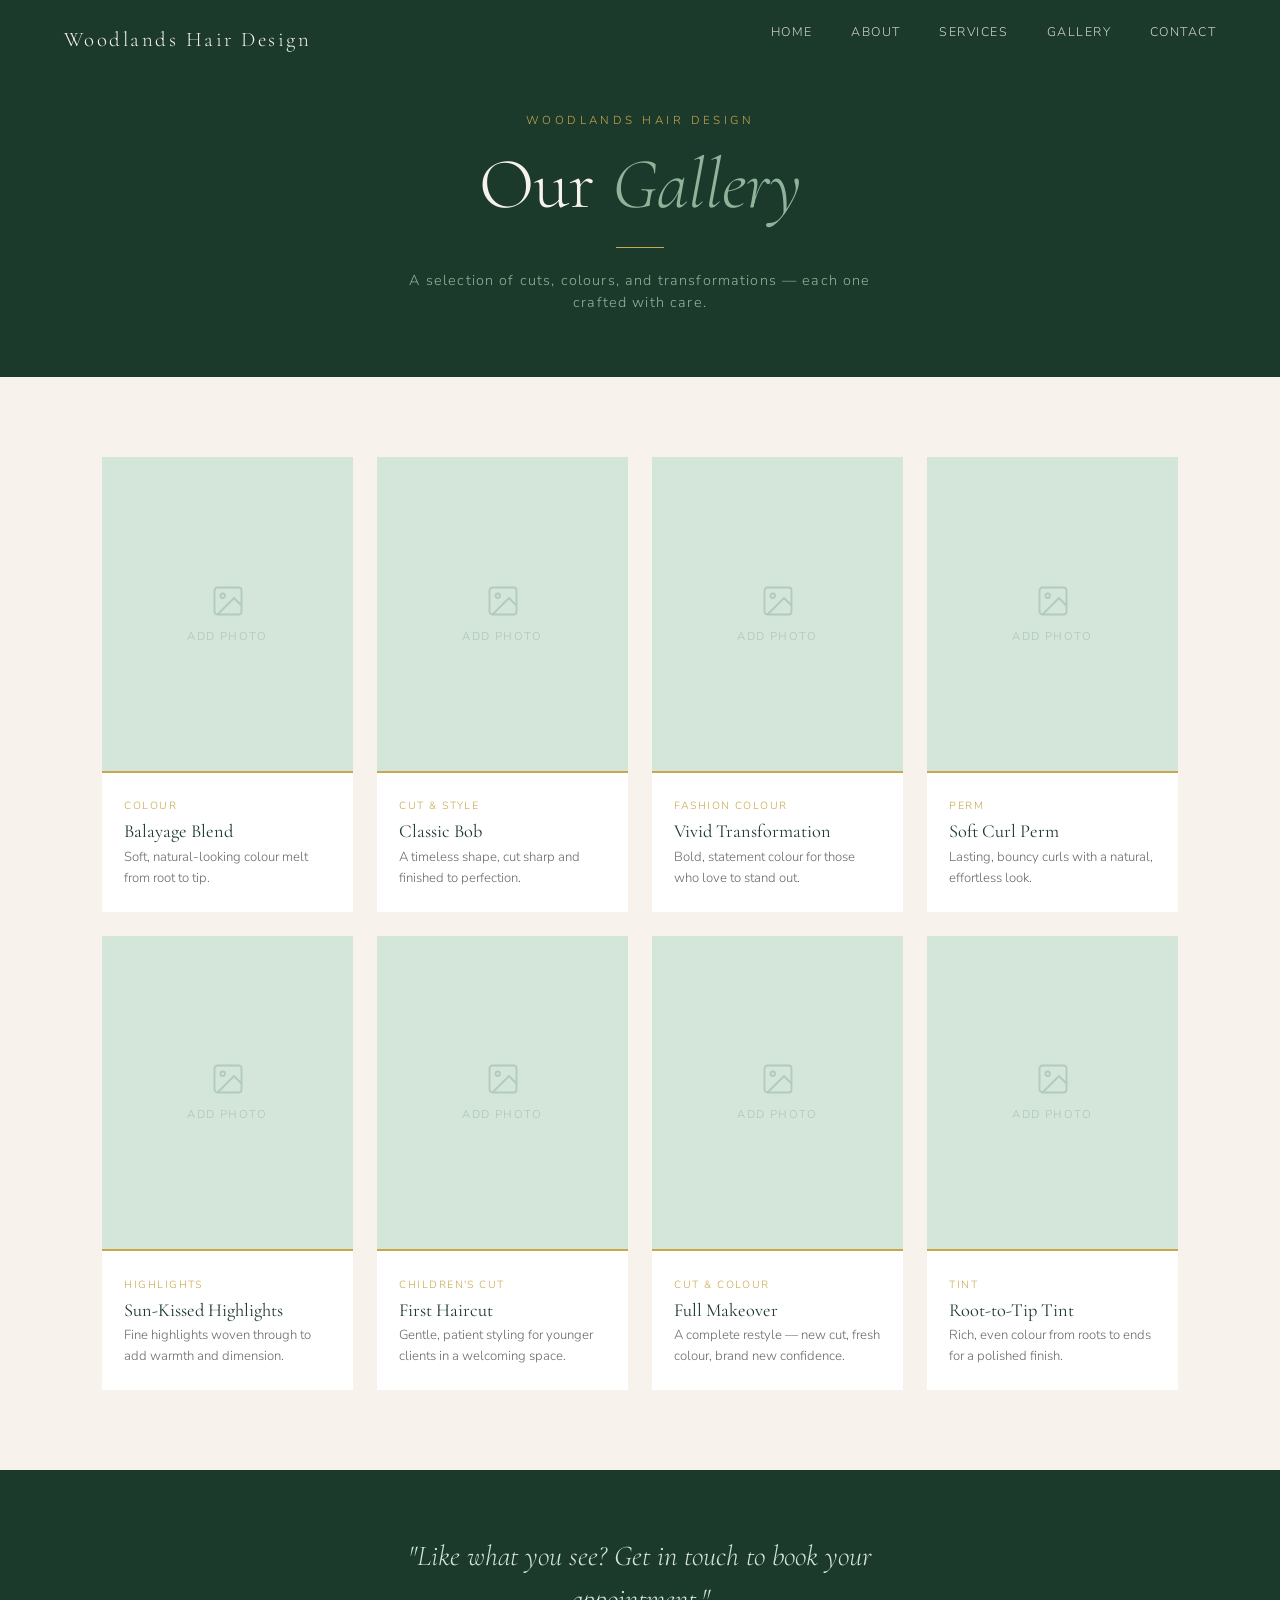
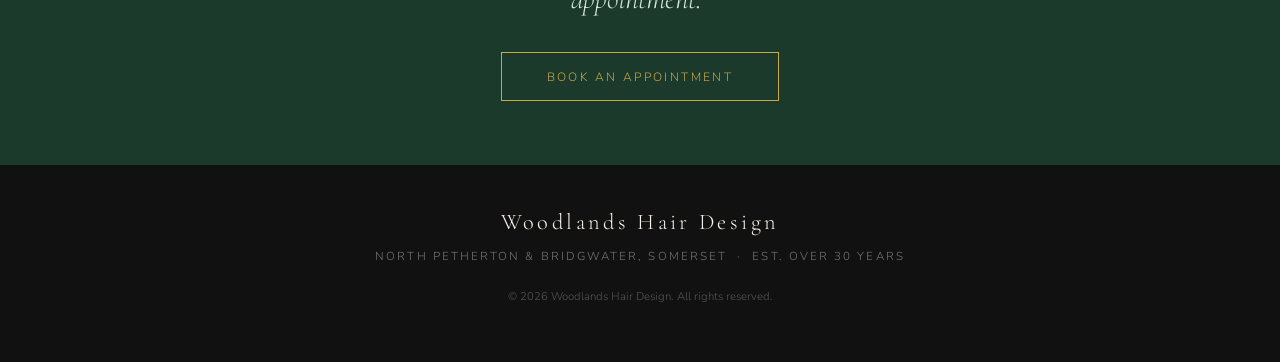
==== pages/gallery.html @ 2df81c16 "Add gallery page and some minor css edits" ====
<!DOCTYPE html>
<html lang="en">

<head>
    <meta charset="UTF-8" />
    <meta name="viewport" content="width=device-width, initial-scale=1.0" />
    <title>Gallery | Woodlands Hair Design</title>
    <link rel="preconnect" href="https://fonts.googleapis.com" />
    <link
        href="https://fonts.googleapis.com/css2?family=Cormorant+Garamond:ital,wght@0,300;0,400;0,600;1,300;1,400&family=Nunito+Sans:wght@300;400;600&display=swap"
        rel="stylesheet" />
    <!-- Bootstrap 5 -->
    <link href="https://cdnjs.cloudflare.com/ajax/libs/bootstrap/5.3.3/css/bootstrap.min.css" rel="stylesheet" />
    <link rel="stylesheet" href="../css/styles.css">
    <style>
    </style>
</head>

<body>

    <!-- NAV -->
    <nav id="navbar">
        <a class="nav-logo" href="/">Woodlands Hair Design</a>
        <ul class="nav-links">
            <li><a href="/index.html">Home</a></li>
            <li><a href="/#about">About</a></li>
            <li><a href="/#services">Services</a></li>
            <li><a href="/pages/gallery.html">Gallery</a></li>
            <li><a href="/#contact">Contact</a></li>
        </ul>
    </nav>

    <!-- PAGE HERO -->
    <div class="gallery-hero">
        <p class="eyebrow">Woodlands Hair Design</p>
        <h1>Our <em>Gallery</em></h1>
        <div class="gold-divider"></div>
        <p>A selection of cuts, colours, and transformations — each one crafted with care.</p>
    </div>

    <!-- GALLERY GRID -->
    <section class="gallery-section">
        <div class="container">
            <div class="row g-4">

                <!-- Card 1 -->
                <div class="col-12 col-sm-6 col-lg-3">
                    <div class="card gallery-card h-100">
                        <div class="img-placeholder">
                            <svg width="36" height="36" viewBox="0 0 24 24" fill="none" stroke="currentColor" stroke-width="1.2"><rect x="3" y="3" width="18" height="18" rx="2"/><circle cx="8.5" cy="8.5" r="1.5"/><path d="M21 15l-5-5L5 21"/></svg>
                            <span>Add photo</span>
                        </div>
                        <div class="card-body">
                            <span class="card-tag">Colour</span>
                            <h5 class="card-title">Balayage Blend</h5>
                            <p class="card-text">Soft, natural-looking colour melt from root to tip.</p>
                        </div>
                    </div>
                </div>

                <!-- Card 2 -->
                <div class="col-12 col-sm-6 col-lg-3">
                    <div class="card gallery-card h-100">
                        <div class="img-placeholder">
                            <svg width="36" height="36" viewBox="0 0 24 24" fill="none" stroke="currentColor" stroke-width="1.2"><rect x="3" y="3" width="18" height="18" rx="2"/><circle cx="8.5" cy="8.5" r="1.5"/><path d="M21 15l-5-5L5 21"/></svg>
                            <span>Add photo</span>
                        </div>
                        <div class="card-body">
                            <span class="card-tag">Cut &amp; Style</span>
                            <h5 class="card-title">Classic Bob</h5>
                            <p class="card-text">A timeless shape, cut sharp and finished to perfection.</p>
                        </div>
                    </div>
                </div>

                <!-- Card 3 -->
                <div class="col-12 col-sm-6 col-lg-3">
                    <div class="card gallery-card h-100">
                        <div class="img-placeholder">
                            <svg width="36" height="36" viewBox="0 0 24 24" fill="none" stroke="currentColor" stroke-width="1.2"><rect x="3" y="3" width="18" height="18" rx="2"/><circle cx="8.5" cy="8.5" r="1.5"/><path d="M21 15l-5-5L5 21"/></svg>
                            <span>Add photo</span>
                        </div>
                        <div class="card-body">
                            <span class="card-tag">Fashion Colour</span>
                            <h5 class="card-title">Vivid Transformation</h5>
                            <p class="card-text">Bold, statement colour for those who love to stand out.</p>
                        </div>
                    </div>
                </div>

                <!-- Card 4 -->
                <div class="col-12 col-sm-6 col-lg-3">
                    <div class="card gallery-card h-100">
                        <div class="img-placeholder">
                            <svg width="36" height="36" viewBox="0 0 24 24" fill="none" stroke="currentColor" stroke-width="1.2"><rect x="3" y="3" width="18" height="18" rx="2"/><circle cx="8.5" cy="8.5" r="1.5"/><path d="M21 15l-5-5L5 21"/></svg>
                            <span>Add photo</span>
                        </div>
                        <div class="card-body">
                            <span class="card-tag">Perm</span>
                            <h5 class="card-title">Soft Curl Perm</h5>
                            <p class="card-text">Lasting, bouncy curls with a natural, effortless look.</p>
                        </div>
                    </div>
                </div>

                <!-- Card 5 -->
                <div class="col-12 col-sm-6 col-lg-3">
                    <div class="card gallery-card h-100">
                        <div class="img-placeholder">
                            <svg width="36" height="36" viewBox="0 0 24 24" fill="none" stroke="currentColor" stroke-width="1.2"><rect x="3" y="3" width="18" height="18" rx="2"/><circle cx="8.5" cy="8.5" r="1.5"/><path d="M21 15l-5-5L5 21"/></svg>
                            <span>Add photo</span>
                        </div>
                        <div class="card-body">
                            <span class="card-tag">Highlights</span>
                            <h5 class="card-title">Sun-Kissed Highlights</h5>
                            <p class="card-text">Fine highlights woven through to add warmth and dimension.</p>
                        </div>
                    </div>
                </div>

                <!-- Card 6 -->
                <div class="col-12 col-sm-6 col-lg-3">
                    <div class="card gallery-card h-100">
                        <div class="img-placeholder">
                            <svg width="36" height="36" viewBox="0 0 24 24" fill="none" stroke="currentColor" stroke-width="1.2"><rect x="3" y="3" width="18" height="18" rx="2"/><circle cx="8.5" cy="8.5" r="1.5"/><path d="M21 15l-5-5L5 21"/></svg>
                            <span>Add photo</span>
                        </div>
                        <div class="card-body">
                            <span class="card-tag">Children's Cut</span>
                            <h5 class="card-title">First Haircut</h5>
                            <p class="card-text">Gentle, patient styling for younger clients in a welcoming space.</p>
                        </div>
                    </div>
                </div>

                <!-- Card 7 -->
                <div class="col-12 col-sm-6 col-lg-3">
                    <div class="card gallery-card h-100">
                        <div class="img-placeholder">
                            <svg width="36" height="36" viewBox="0 0 24 24" fill="none" stroke="currentColor" stroke-width="1.2"><rect x="3" y="3" width="18" height="18" rx="2"/><circle cx="8.5" cy="8.5" r="1.5"/><path d="M21 15l-5-5L5 21"/></svg>
                            <span>Add photo</span>
                        </div>
                        <div class="card-body">
                            <span class="card-tag">Cut &amp; Colour</span>
                            <h5 class="card-title">Full Makeover</h5>
                            <p class="card-text">A complete restyle — new cut, fresh colour, brand new confidence.</p>
                        </div>
                    </div>
                </div>

                <!-- Card 8 -->
                <div class="col-12 col-sm-6 col-lg-3">
                    <div class="card gallery-card h-100">
                        <div class="img-placeholder">
                            <svg width="36" height="36" viewBox="0 0 24 24" fill="none" stroke="currentColor" stroke-width="1.2"><rect x="3" y="3" width="18" height="18" rx="2"/><circle cx="8.5" cy="8.5" r="1.5"/><path d="M21 15l-5-5L5 21"/></svg>
                            <span>Add photo</span>
                        </div>
                        <div class="card-body">
                            <span class="card-tag">Tint</span>
                            <h5 class="card-title">Root-to-Tip Tint</h5>
                            <p class="card-text">Rich, even colour from roots to ends for a polished finish.</p>
                        </div>
                    </div>
                </div>

            </div><!-- /.row -->
        </div><!-- /.container -->
    </section>

    <!-- CTA STRIP -->
    <div class="gallery-cta-strip">
        <p>"Like what you see? Get in touch to book your appointment."</p>
        <a href="/#contact" class="btn-gallery-cta">Book an Appointment</a>
    </div>

    <!-- FOOTER -->
    <footer>
        <p class="footer-logo">Woodlands Hair Design</p>
        <p class="footer-tagline">North Petherton &amp; Bridgwater, Somerset &nbsp;·&nbsp; Est. over 30 years</p>
        <p class="footer-copy">&copy; <span id="year"></span> Woodlands Hair Design. All rights reserved.</p>
    </footer>

    <script src="https://cdnjs.cloudflare.com/ajax/libs/bootstrap/5.3.3/js/bootstrap.bundle.min.js"></script>
    <script src="../js/script.js"></script>
    <script>document.getElementById('year').textContent = new Date().getFullYear();</script>
</body>

</html>
---- css/styles.css ----
*,
*::before,
*::after {
    box-sizing: border-box;
    margin: 0;
    padding: 0;
}

:root {
    --forest: #1C3A2B;
    --forest-mid: #264d39;
    --ivory: #F7F3EC;
    --gold: #C9A84C;
    --sage: #8FB49A;
    --charcoal: #2C2C2C;
    --light-sage: #d4e5da;
}

html {
    scroll-behavior: smooth;
}

body {
    font-family: 'Nunito Sans', sans-serif;
    font-weight: 300;
    background: var(--ivory);
    color: var(--charcoal);
    overflow-x: hidden;
}

/* ── NAV ── */
nav {
    position: fixed;
    top: 0;
    left: 0;
    right: 0;
    z-index: 100;
    display: flex;
    align-items: center;
    justify-content: space-between;
    padding: 1.2rem 4rem;
    background: transparent;
    transition: background 0.4s, padding 0.4s;
}

nav.scrolled {
    background: var(--forest);
    padding: 0.8rem 4rem;
}

.nav-logo {
    font-family: 'Cormorant Garamond', serif;
    font-weight: 300;
    font-size: 1.3rem;
    letter-spacing: 0.12em;
    color: var(--ivory);
    text-decoration: none;
}

.nav-links {
    display: flex;
    gap: 2.4rem;
    list-style: none;
}

.nav-links a {
    font-size: 0.78rem;
    letter-spacing: 0.12em;
    text-transform: uppercase;
    color: var(--ivory);
    text-decoration: none;
    opacity: 0.85;
    transition: opacity 0.2s;
}

.nav-links a:hover {
    opacity: 1;
}

/* ── HERO ── */
.hero {
    position: relative;
    height: 100vh;
    min-height: 600px;
    background: var(--forest);
    display: flex;
    align-items: center;
    justify-content: center;
    overflow: hidden;
}


.hero-inner {
    position: relative;
    z-index: 2;
    text-align: center;
    padding: 2rem;
}

.hero-eyebrow {
    font-size: 0.72rem;
    letter-spacing: 0.3em;
    text-transform: uppercase;
    color: var(--gold);
    margin-bottom: 1.4rem;
}

.hero-title {
    font-family: 'Cormorant Garamond', serif;
    font-weight: 300;
    font-size: clamp(3.5rem, 9vw, 7rem);
    line-height: 1.05;
    color: var(--ivory);
    letter-spacing: 0.04em;
}

.hero-title em {
    font-style: italic;
    color: var(--sage);
}

.hero-sub {
    margin-top: 1.6rem;
    font-size: 0.9rem;
    letter-spacing: 0.14em;
    text-transform: uppercase;
    color: var(--sage);
}

.hero-cta {
    margin-top: 3rem;
    display: inline-block;
    padding: 0.9rem 2.8rem;
    border: 1px solid var(--gold);
    color: var(--gold);
    font-size: 0.75rem;
    letter-spacing: 0.2em;
    text-transform: uppercase;
    text-decoration: none;
    transition: background 0.3s, color 0.3s;
}

.hero-cta:hover {
    background: var(--gold);
    color: var(--forest);
}

.scroll-indicator {
    position: absolute;
    bottom: 2.5rem;
    left: 50%;
    transform: translateX(-50%);
    display: flex;
    flex-direction: column;
    align-items: center;
    gap: 0.5rem;
    color: var(--sage);
    opacity: 0.6;
    font-size: 0.65rem;
    letter-spacing: 0.15em;
    text-transform: uppercase;
}

.scroll-line {
    width: 1px;
    height: 40px;
    background: var(--sage);
    animation: scrollPulse 2s ease-in-out infinite;
}

@keyframes scrollPulse {

    0%,
    100% {
        opacity: 0.3;
        transform: scaleY(1);
    }

    50% {
        opacity: 1;
        transform: scaleY(1.2);
    }
}

/* ── SECTIONS ── */
section {
    padding: 6rem 2rem;
}

.container {
    max-width: 1100px;
    margin: 0 auto;
}

.section-label {
    font-size: 0.7rem;
    letter-spacing: 0.3em;
    text-transform: uppercase;
    color: var(--gold);
    margin-bottom: 1rem;
}

.section-title {
    font-family: 'Cormorant Garamond', serif;
    font-weight: 300;
    font-size: clamp(2rem, 4vw, 3rem);
    color: var(--forest);
    line-height: 1.2;
}

.section-title em {
    font-style: italic;
    color: var(--forest-mid);
}

.divider {
    width: 48px;
    height: 1px;
    background: var(--gold);
    margin: 1.6rem 0;
}

/* ── ABOUT ── */
.about-grid {
    display: grid;
    grid-template-columns: 1fr 1fr;
    gap: 5rem;
    align-items: center;
    margin-top: 4rem;
}

.about-text p {
    font-size: 1rem;
    line-height: 1.85;
    color: #4a4a4a;
    margin-bottom: 1.2rem;
}

.badges {
    display: flex;
    flex-wrap: wrap;
    gap: 0.8rem;
    margin-top: 2rem;
}

.badge {
    display: flex;
    align-items: center;
    gap: 0.5rem;
    padding: 0.5rem 1rem;
    border: 1px solid var(--sage);
    font-size: 0.75rem;
    letter-spacing: 0.08em;
    color: var(--forest);
}

.badge svg {
    flex-shrink: 0;
}

.about-visual {
    position: relative;
}

.about-card {
    background: var(--forest);
    padding: 3rem 2.5rem;
    color: var(--ivory);
}

.about-card-quote {
    font-family: 'Cormorant Garamond', serif;
    font-size: 1.5rem;
    font-weight: 300;
    font-style: italic;
    line-height: 1.5;
    margin-bottom: 1.5rem;
    color: var(--light-sage);
}

.about-card-stat {
    display: flex;
    align-items: baseline;
    gap: 0.4rem;
    margin-top: 1.5rem;
}

.stat-num {
    font-family: 'Cormorant Garamond', serif;
    font-size: 3.5rem;
    font-weight: 300;
    color: var(--gold);
    line-height: 1;
}

.stat-label {
    font-size: 0.8rem;
    letter-spacing: 0.1em;
    color: var(--sage);
}

.accent-block {
    position: absolute;
    bottom: -20px;
    right: -20px;
    width: 60%;
    height: 50px;
    background: var(--gold);
    opacity: 0.25;
    z-index: -1;
}

/* ── SERVICES ── */
.services-section {
    background: var(--forest);
}

.services-section .section-title {
    color: var(--ivory);
}

.services-section .section-label {
    color: var(--gold);
}

.services-section .divider {
    background: var(--sage);
}

.services-grid {
    display: grid;
    grid-template-columns: repeat(auto-fit, minmax(220px, 1fr));
    gap: 1.5px;
    margin-top: 3rem;
    background: var(--forest-mid);
}

.service-card {
    background: var(--forest);
    padding: 2.5rem 2rem;
    transition: background 0.3s;
    cursor: default;
}

.service-card:hover {
    background: var(--forest-mid);
}

.service-icon {
    width: 36px;
    height: 36px;
    margin-bottom: 1.2rem;
    color: var(--gold);
}

.service-name {
    font-family: 'Cormorant Garamond', serif;
    font-size: 1.3rem;
    font-weight: 400;
    color: var(--ivory);
    margin-bottom: 0.6rem;
}

.service-desc {
    font-size: 0.85rem;
    line-height: 1.7;
    color: var(--sage);
}

/* ── EXPERIENCE BAR ── */
.experience-strip {
    background: var(--gold);
    padding: 3rem 2rem;
    text-align: center;
}

.experience-strip p {
    font-family: 'Cormorant Garamond', serif;
    font-size: clamp(1.3rem, 3vw, 2rem);
    font-weight: 300;
    font-style: italic;
    color: var(--forest);
}

/* ── CONTACT ── */
.contact-grid {
    display: grid;
    grid-template-columns: 1fr 1fr;
    gap: 4rem;
    margin-top: 3.5rem;
    align-items: start;
}

.contact-info h3 {
    font-family: 'Cormorant Garamond', serif;
    font-size: 1.2rem;
    font-weight: 400;
    color: var(--forest);
    margin-bottom: 1rem;
    letter-spacing: 0.05em;
}

.contact-item {
    display: flex;
    gap: 1rem;
    margin-bottom: 1.2rem;
    align-items: flex-start;
}

.contact-item svg {
    flex-shrink: 0;
    margin-top: 2px;
    color: var(--gold);
}

.contact-item-text {
    font-size: 0.9rem;
    line-height: 1.6;
    color: #4a4a4a;
}

.contact-item-text strong {
    display: block;
    font-weight: 600;
    color: var(--charcoal);
    font-size: 0.8rem;
    letter-spacing: 0.07em;
    text-transform: uppercase;
    margin-bottom: 0.2rem;
}

.hours-table {
    width: 100%;
    border-collapse: collapse;
    margin-top: 0.5rem;
}

.hours-table tr {
    border-bottom: 1px solid var(--light-sage);
}

.hours-table td {
    padding: 0.55rem 0;
    font-size: 0.88rem;
    color: #4a4a4a;
}

.hours-table td:last-child {
    text-align: right;
    color: var(--forest-mid);
}

.hours-table .closed {
    color: #aaa;
}

.booking-panel {
    background: var(--forest);
    padding: 2.5rem 2.5rem;
    color: var(--ivory);
}

.booking-panel h3 {
    font-family: 'Cormorant Garamond', serif;
    font-size: 1.6rem;
    font-weight: 300;
    margin-bottom: 0.8rem;
    color: var(--ivory);
}

.booking-panel p {
    font-size: 0.88rem;
    line-height: 1.7;
    color: var(--sage);
    margin-bottom: 2rem;
}

.booking-cta {
    display: inline-block;
    width: 100%;
    text-align: center;
    padding: 1rem 2rem;
    background: var(--gold);
    color: var(--forest);
    font-size: 0.75rem;
    letter-spacing: 0.2em;
    text-transform: uppercase;
    text-decoration: none;
    font-weight: 600;
    transition: opacity 0.2s;
    margin-bottom: 1rem;
}

.booking-cta:hover {
    opacity: 0.9;
}

/* ── FOOTER ── */
footer {
    background: #111;
    padding: 2.5rem 2rem;
    text-align: center;
}

.footer-logo {
    font-family: 'Cormorant Garamond', serif;
    font-size: 1.4rem;
    font-weight: 300;
    letter-spacing: 0.15em;
    color: var(--ivory);
    margin-bottom: 0.6rem;
}

.footer-tagline {
    font-size: 0.72rem;
    letter-spacing: 0.18em;
    text-transform: uppercase;
    color: #777;
}

.footer-copy {
    margin-top: 1.5rem;
    font-size: 0.7rem;
    color: #555;
}

/* ── RESPONSIVE ── */
@media (max-width: 768px) {
    nav {
        padding: 1rem 1.5rem;
    }

    nav.scrolled {
        padding: 0.8rem 1.5rem;
    }

    .nav-links {
        display: none;
    }

    .about-grid,
    .contact-grid {
        grid-template-columns: 1fr;
        gap: 2.5rem;
    }

    section {
        padding: 4rem 1.5rem;
    }

    .accent-block {
        display: none;
    }
}

@media (prefers-reduced-motion: reduce) {
    .scroll-line {
        animation: none;
    }
}





/* GALLERY */
/* ── PAGE HERO ── */
.gallery-hero {
    background: var(--forest);
    padding: 7rem 2rem 4rem;
    text-align: center;
}

.gallery-hero .eyebrow {
    font-size: 0.72rem;
    letter-spacing: 0.3em;
    text-transform: uppercase;
    color: var(--gold);
    margin-bottom: 1rem;
}

.gallery-hero h1 {
    font-family: 'Cormorant Garamond', serif;
    font-weight: 300;
    font-size: clamp(2.5rem, 6vw, 4.5rem);
    color: var(--ivory);
    line-height: 1.1;
    margin-bottom: 1rem;
}

.gallery-hero h1 em {
    font-style: italic;
    color: var(--sage);
}

.gallery-hero p {
    color: var(--sage);
    font-size: 0.9rem;
    letter-spacing: 0.08em;
    max-width: 480px;
    margin: 0 auto;
}

.gold-divider {
    width: 48px;
    height: 1px;
    background: var(--gold);
    margin: 1.4rem auto;
}

/* ── GALLERY GRID ── */
.gallery-section {
    padding: 5rem 1.5rem;
}

/* Card overrides */
.gallery-card {
    border: none;
    border-radius: 0;
    background: #fff;
    overflow: hidden;
    transition: transform 0.3s, box-shadow 0.3s;
}

.gallery-card:hover {
    transform: translateY(-4px);
    box-shadow: 0 12px 32px rgba(28, 58, 43, 0.15);
}

.gallery-card .card-img-top {
    border-radius: 0;
    aspect-ratio: 4 / 5;
    object-fit: cover;
    background: var(--light-sage);
    /* Placeholder colour shown until real images are added */
}

/* Image placeholder (shown when no real src) */
.img-placeholder {
    aspect-ratio: 4 / 5;
    background: var(--light-sage);
    display: flex;
    flex-direction: column;
    align-items: center;
    justify-content: center;
    gap: 0.6rem;
    color: var(--sage);
}

.img-placeholder svg {
    opacity: 0.5;
}

.img-placeholder span {
    font-size: 0.7rem;
    letter-spacing: 0.12em;
    text-transform: uppercase;
    opacity: 0.6;
}

.gallery-card .card-body {
    padding: 1.2rem 1.4rem 1.4rem;
    border-top: 2px solid var(--gold);
}

.gallery-card .card-title {
    font-family: 'Cormorant Garamond', serif;
    font-size: 1.15rem;
    font-weight: 400;
    color: var(--forest);
    margin-bottom: 0.3rem;
}

.gallery-card .card-text {
    font-size: 0.82rem;
    color: #6a6a6a;
    line-height: 1.6;
    margin: 0;
}

.card-tag {
    display: inline-block;
    font-size: 0.65rem;
    letter-spacing: 0.14em;
    text-transform: uppercase;
    color: var(--gold);
    margin-bottom: 0.4rem;
}

/* ── CTA STRIP ── */
.gallery-cta-strip {
    background: var(--forest);
    padding: 4rem 2rem;
    text-align: center;
}

.gallery-cta-strip p {
    font-family: 'Cormorant Garamond', serif;
    font-size: clamp(1.2rem, 3vw, 1.8rem);
    font-weight: 300;
    font-style: italic;
    color: var(--light-sage);
    margin-bottom: 2rem;
    max-width: 600px;
    margin-left: auto;
    margin-right: auto;
}

.btn-gallery-cta {
    display: inline-block;
    padding: 0.9rem 2.8rem;
    border: 1px solid var(--gold);
    color: var(--gold);
    font-size: 0.75rem;
    letter-spacing: 0.2em;
    text-transform: uppercase;
    text-decoration: none;
    transition: background 0.3s, color 0.3s;
    border-radius: 0;
}

.btn-gallery-cta:hover {
    background: var(--gold);
    color: var(--forest);
}
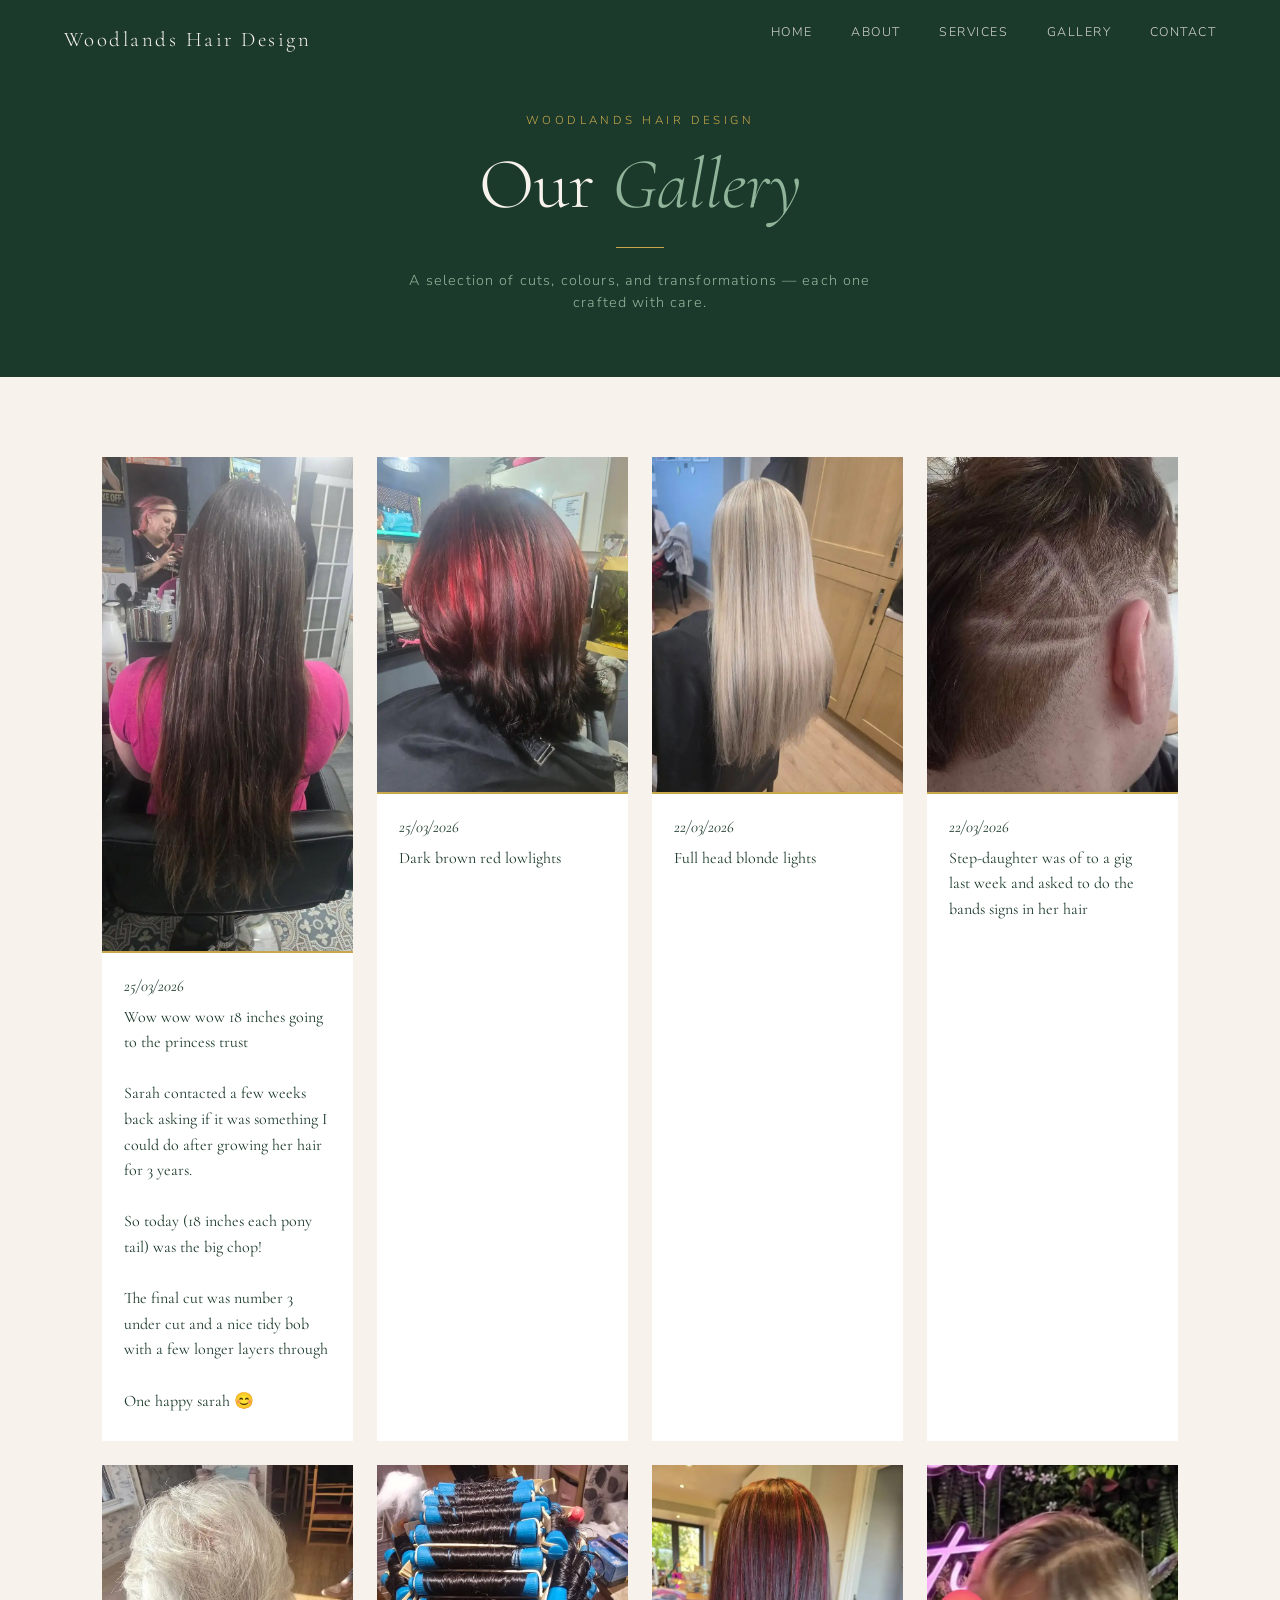
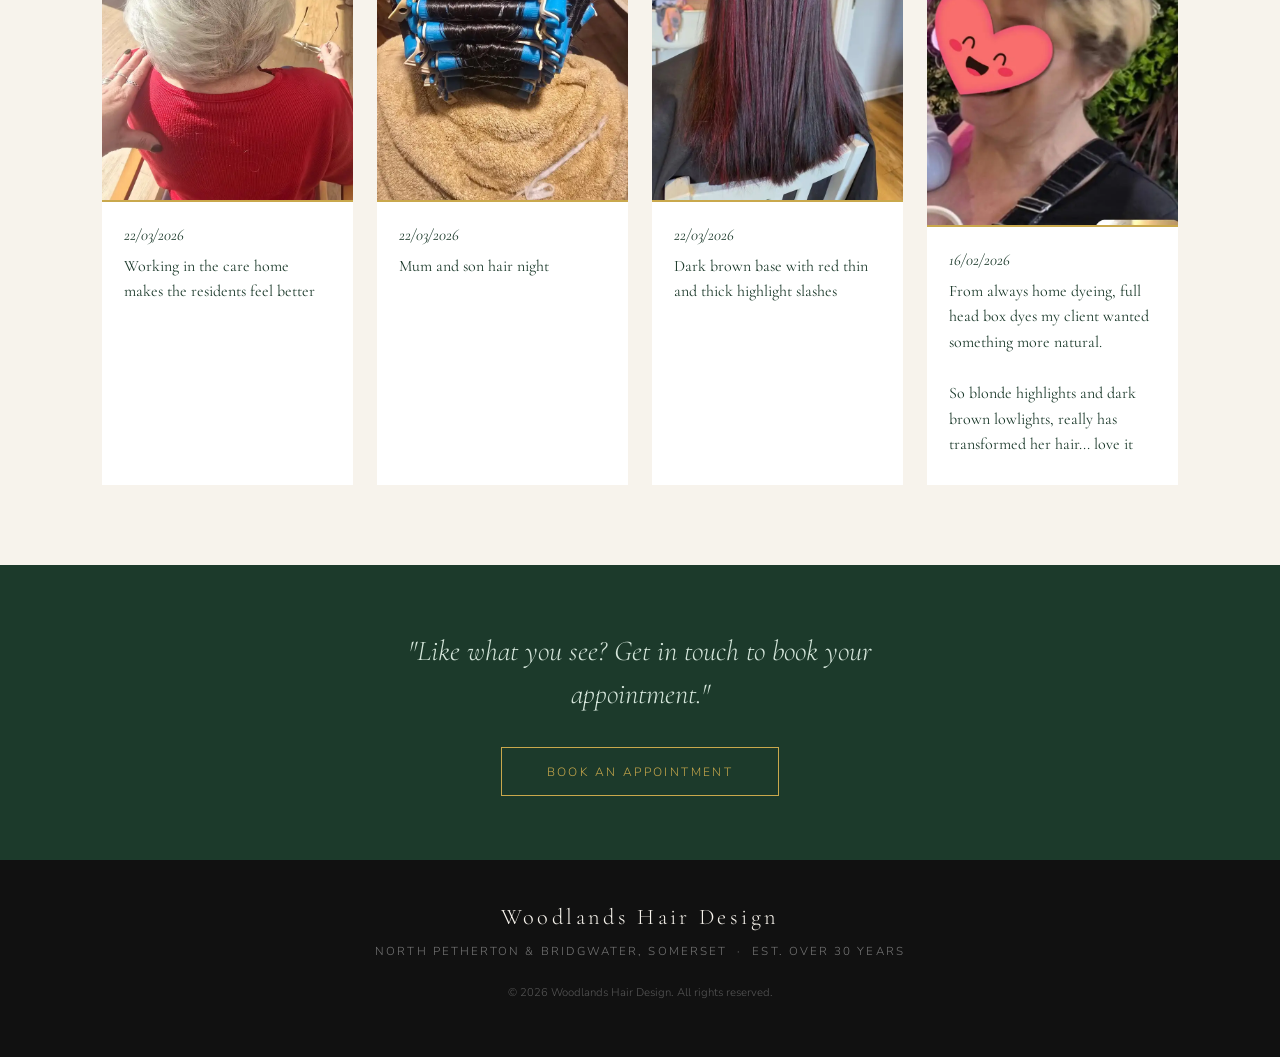
==== commit 2b01e6f8: "Update gallery to replace placeholders and update styles" ====
--- a/pages/gallery.html
+++ b/pages/gallery.html
@@ -46,14 +46,30 @@
                 <!-- Card 1 -->
                 <div class="col-12 col-sm-6 col-lg-3">
                     <div class="card gallery-card h-100">
-                        <div class="img-placeholder">
-                            <svg width="36" height="36" viewBox="0 0 24 24" fill="none" stroke="currentColor" stroke-width="1.2"><rect x="3" y="3" width="18" height="18" rx="2"/><circle cx="8.5" cy="8.5" r="1.5"/><path d="M21 15l-5-5L5 21"/></svg>
-                            <span>Add photo</span>
-                        </div>
+                        <img src="../images/image-8.webp" alt="image 8">
                         <div class="card-body">
-                            <span class="card-tag">Colour</span>
-                            <h5 class="card-title">Balayage Blend</h5>
-                            <p class="card-text">Soft, natural-looking colour melt from root to tip.</p>
+                            <span class="card-tag">25/03/2026</span>
+                            <p class="card-text">
+                                Wow wow wow 18 inches going to the princess trust
+
+                                <br><br>
+
+                                Sarah contacted a few weeks back asking if it was
+                                something I could do after growing her hair for 3 years.
+
+                                <br><br>
+
+                                So today (18 inches each pony tail) was the big chop!
+
+                                <br><br>
+
+                                The final cut was number 3 under cut and a nice tidy
+                                bob with a few longer layers through
+
+                                <br><br>
+
+                                One happy sarah 😊
+                            </p>
                         </div>
                     </div>
                 </div>
@@ -61,14 +77,12 @@
                 <!-- Card 2 -->
                 <div class="col-12 col-sm-6 col-lg-3">
                     <div class="card gallery-card h-100">
-                        <div class="img-placeholder">
-                            <svg width="36" height="36" viewBox="0 0 24 24" fill="none" stroke="currentColor" stroke-width="1.2"><rect x="3" y="3" width="18" height="18" rx="2"/><circle cx="8.5" cy="8.5" r="1.5"/><path d="M21 15l-5-5L5 21"/></svg>
-                            <span>Add photo</span>
-                        </div>
+                        <img src="../images/image-7.webp" alt="image 7">
                         <div class="card-body">
-                            <span class="card-tag">Cut &amp; Style</span>
-                            <h5 class="card-title">Classic Bob</h5>
-                            <p class="card-text">A timeless shape, cut sharp and finished to perfection.</p>
+                            <span class="card-tag">25/03/2026</span>
+                            <p class="card-text">
+                                Dark brown red lowlights
+                            </p>
                         </div>
                     </div>
                 </div>
@@ -76,14 +90,12 @@
                 <!-- Card 3 -->
                 <div class="col-12 col-sm-6 col-lg-3">
                     <div class="card gallery-card h-100">
-                        <div class="img-placeholder">
-                            <svg width="36" height="36" viewBox="0 0 24 24" fill="none" stroke="currentColor" stroke-width="1.2"><rect x="3" y="3" width="18" height="18" rx="2"/><circle cx="8.5" cy="8.5" r="1.5"/><path d="M21 15l-5-5L5 21"/></svg>
-                            <span>Add photo</span>
-                        </div>
+                        <img src="../images/image-6.webp" alt="image 6">
                         <div class="card-body">
-                            <span class="card-tag">Fashion Colour</span>
-                            <h5 class="card-title">Vivid Transformation</h5>
-                            <p class="card-text">Bold, statement colour for those who love to stand out.</p>
+                            <span class="card-tag">22/03/2026</span>
+                            <p class="card-text">
+                                Full head blonde lights
+                            </p>
                         </div>
                     </div>
                 </div>
@@ -91,14 +103,13 @@
                 <!-- Card 4 -->
                 <div class="col-12 col-sm-6 col-lg-3">
                     <div class="card gallery-card h-100">
-                        <div class="img-placeholder">
-                            <svg width="36" height="36" viewBox="0 0 24 24" fill="none" stroke="currentColor" stroke-width="1.2"><rect x="3" y="3" width="18" height="18" rx="2"/><circle cx="8.5" cy="8.5" r="1.5"/><path d="M21 15l-5-5L5 21"/></svg>
-                            <span>Add photo</span>
-                        </div>
+                        <img src="../images/image-5.webp" alt="image 5">
                         <div class="card-body">
-                            <span class="card-tag">Perm</span>
-                            <h5 class="card-title">Soft Curl Perm</h5>
-                            <p class="card-text">Lasting, bouncy curls with a natural, effortless look.</p>
+                            <span class="card-tag">22/03/2026</span>
+                            <p class="card-text">
+                                Step-daughter was of to a gig last week
+                                and asked to do the bands signs in her hair
+                            </p>
                         </div>
                     </div>
                 </div>
@@ -106,14 +117,12 @@
                 <!-- Card 5 -->
                 <div class="col-12 col-sm-6 col-lg-3">
                     <div class="card gallery-card h-100">
-                        <div class="img-placeholder">
-                            <svg width="36" height="36" viewBox="0 0 24 24" fill="none" stroke="currentColor" stroke-width="1.2"><rect x="3" y="3" width="18" height="18" rx="2"/><circle cx="8.5" cy="8.5" r="1.5"/><path d="M21 15l-5-5L5 21"/></svg>
-                            <span>Add photo</span>
-                        </div>
+                        <img src="../images/image-4.webp" alt="image 4">
                         <div class="card-body">
-                            <span class="card-tag">Highlights</span>
-                            <h5 class="card-title">Sun-Kissed Highlights</h5>
-                            <p class="card-text">Fine highlights woven through to add warmth and dimension.</p>
+                            <span class="card-tag">22/03/2026</span>
+                            <p class="card-text">
+                                Working in the care home makes the residents feel better
+                            </p>
                         </div>
                     </div>
                 </div>
@@ -121,14 +130,12 @@
                 <!-- Card 6 -->
                 <div class="col-12 col-sm-6 col-lg-3">
                     <div class="card gallery-card h-100">
-                        <div class="img-placeholder">
-                            <svg width="36" height="36" viewBox="0 0 24 24" fill="none" stroke="currentColor" stroke-width="1.2"><rect x="3" y="3" width="18" height="18" rx="2"/><circle cx="8.5" cy="8.5" r="1.5"/><path d="M21 15l-5-5L5 21"/></svg>
-                            <span>Add photo</span>
-                        </div>
+                        <img src="../images/image-3.webp" alt="image 3">
                         <div class="card-body">
-                            <span class="card-tag">Children's Cut</span>
-                            <h5 class="card-title">First Haircut</h5>
-                            <p class="card-text">Gentle, patient styling for younger clients in a welcoming space.</p>
+                            <span class="card-tag">22/03/2026</span>
+                            <p class="card-text">
+                                Mum and son hair night
+                            </p>
                         </div>
                     </div>
                 </div>
@@ -136,14 +143,12 @@
                 <!-- Card 7 -->
                 <div class="col-12 col-sm-6 col-lg-3">
                     <div class="card gallery-card h-100">
-                        <div class="img-placeholder">
-                            <svg width="36" height="36" viewBox="0 0 24 24" fill="none" stroke="currentColor" stroke-width="1.2"><rect x="3" y="3" width="18" height="18" rx="2"/><circle cx="8.5" cy="8.5" r="1.5"/><path d="M21 15l-5-5L5 21"/></svg>
-                            <span>Add photo</span>
-                        </div>
+                        <img src="../images/image-2.webp" alt="image 2">
                         <div class="card-body">
-                            <span class="card-tag">Cut &amp; Colour</span>
-                            <h5 class="card-title">Full Makeover</h5>
-                            <p class="card-text">A complete restyle — new cut, fresh colour, brand new confidence.</p>
+                            <span class="card-tag">22/03/2026</span>
+                            <p class="card-text">
+                                Dark brown base with red thin and thick highlight slashes
+                            </p>
                         </div>
                     </div>
                 </div>
@@ -151,14 +156,18 @@
                 <!-- Card 8 -->
                 <div class="col-12 col-sm-6 col-lg-3">
                     <div class="card gallery-card h-100">
-                        <div class="img-placeholder">
-                            <svg width="36" height="36" viewBox="0 0 24 24" fill="none" stroke="currentColor" stroke-width="1.2"><rect x="3" y="3" width="18" height="18" rx="2"/><circle cx="8.5" cy="8.5" r="1.5"/><path d="M21 15l-5-5L5 21"/></svg>
-                            <span>Add photo</span>
-                        </div>
+                        <img src="../images/image-1.webp" alt="image 1">
                         <div class="card-body">
-                            <span class="card-tag">Tint</span>
-                            <h5 class="card-title">Root-to-Tip Tint</h5>
-                            <p class="card-text">Rich, even colour from roots to ends for a polished finish.</p>
+                            <span class="card-tag">16/02/2026</span>
+                            <p class="card-text">
+                                From always home dyeing, full head box dyes
+                                my client wanted something more natural.
+
+                                <br><br>
+
+                                So blonde highlights and dark brown lowlights,
+                                really has transformed her hair... love it
+                            </p>
                         </div>
                     </div>
                 </div>
--- a/css/styles.css
+++ b/css/styles.css
@@ -663,7 +663,7 @@
     border-top: 2px solid var(--gold);
 }
 
-.gallery-card .card-title {
+.gallery-card {
     font-family: 'Cormorant Garamond', serif;
     font-size: 1.15rem;
     font-weight: 400;
@@ -672,18 +672,15 @@
 }
 
 .gallery-card .card-text {
-    font-size: 0.82rem;
-    color: #6a6a6a;
+    font-size: 1rem;
     line-height: 1.6;
     margin: 0;
 }
 
 .card-tag {
     display: inline-block;
-    font-size: 0.65rem;
-    letter-spacing: 0.14em;
-    text-transform: uppercase;
-    color: var(--gold);
+    font-size: 1rem;
+    font-style: italic;
     margin-bottom: 0.4rem;
 }
 
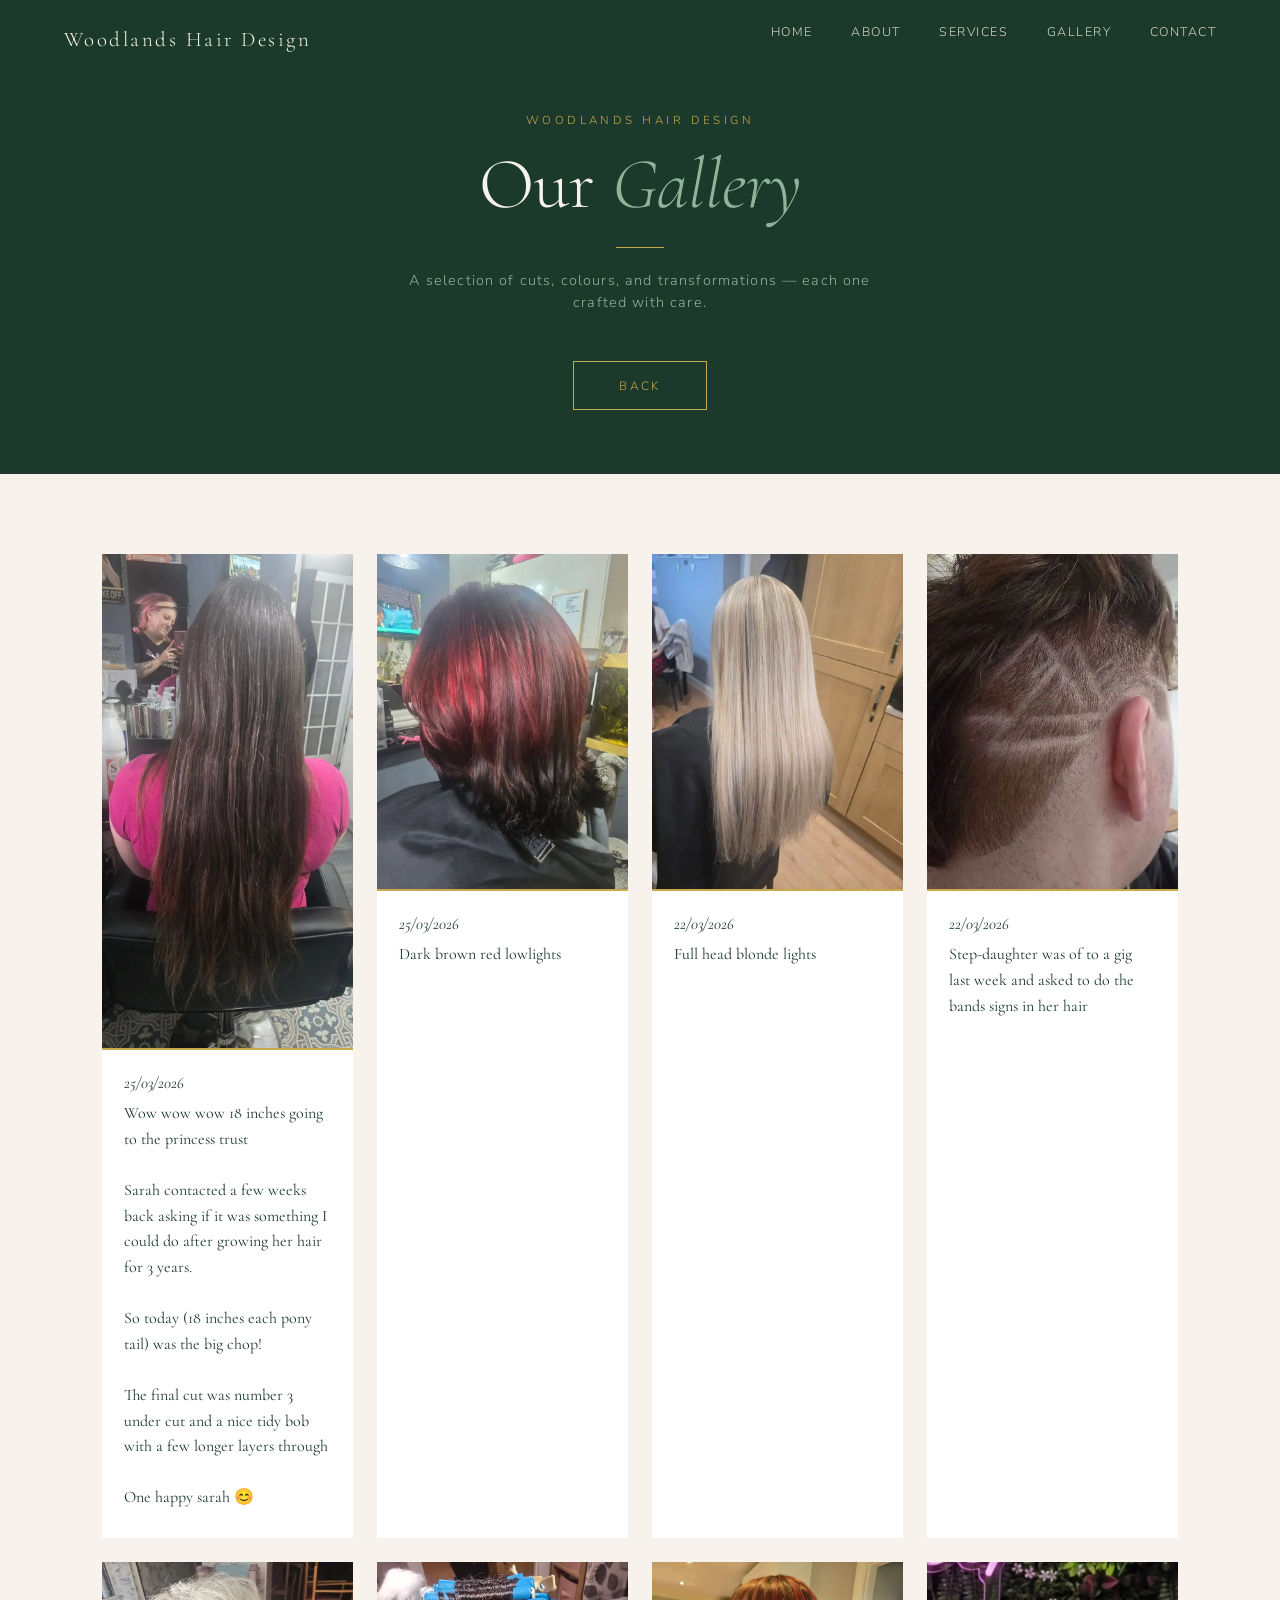
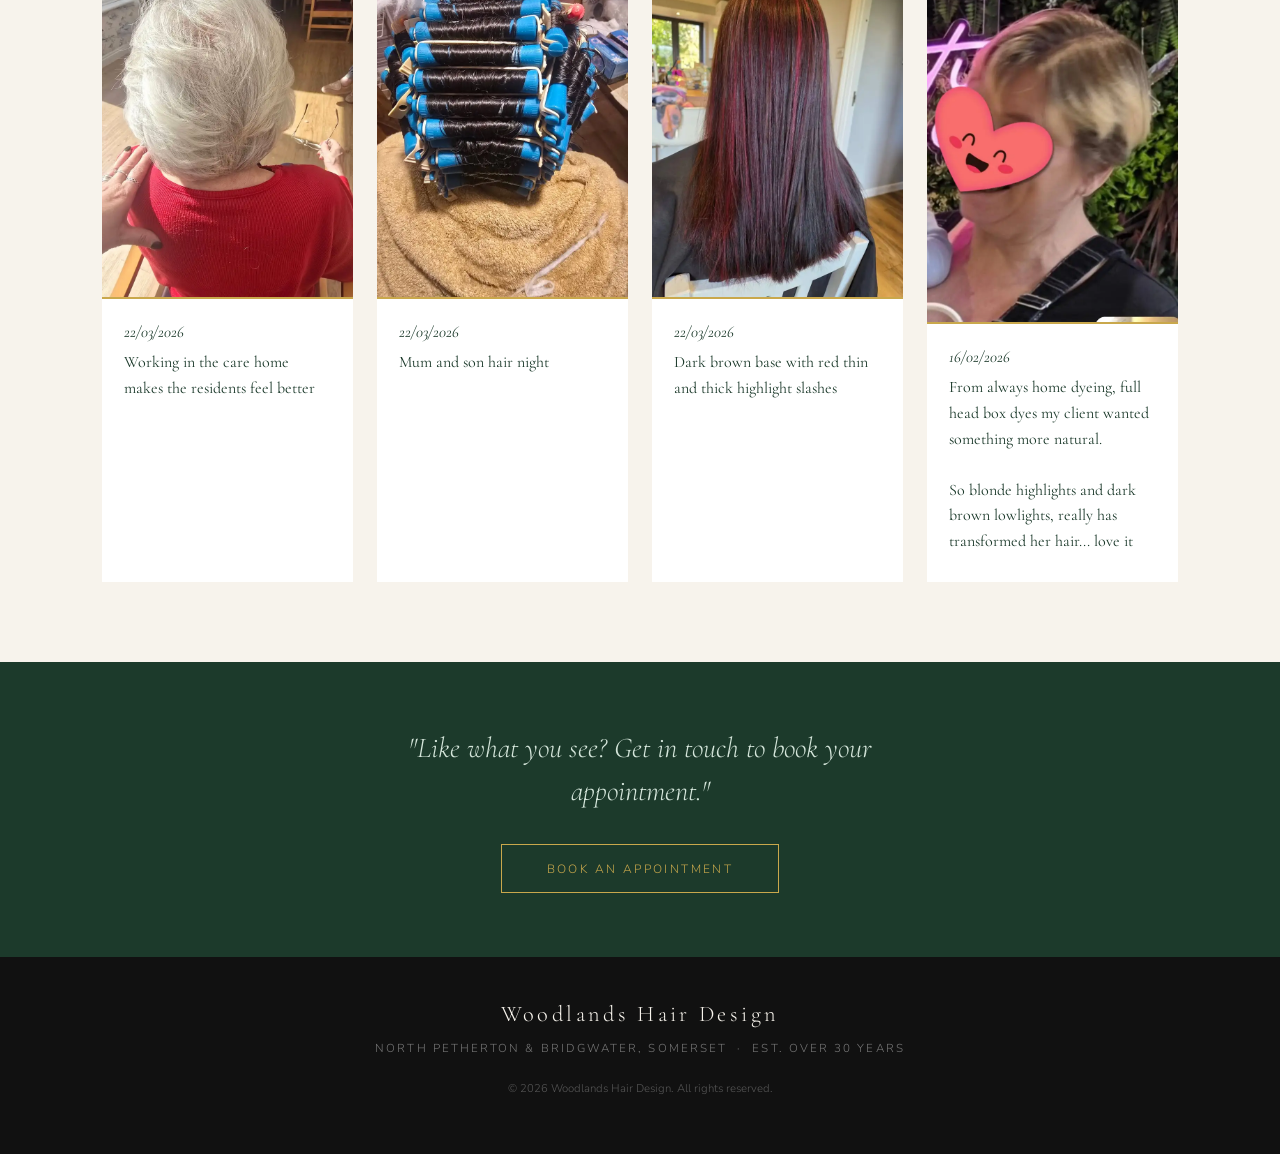
==== commit 71d81dbb: "Add back button to gallery" ====
--- a/pages/gallery.html
+++ b/pages/gallery.html
@@ -36,6 +36,8 @@
         <h1>Our <em>Gallery</em></h1>
         <div class="gold-divider"></div>
         <p>A selection of cuts, colours, and transformations — each one crafted with care.</p>
+        <a href="../index.html" class="hero-cta">Back</a>
+
     </div>
 
     <!-- GALLERY GRID -->
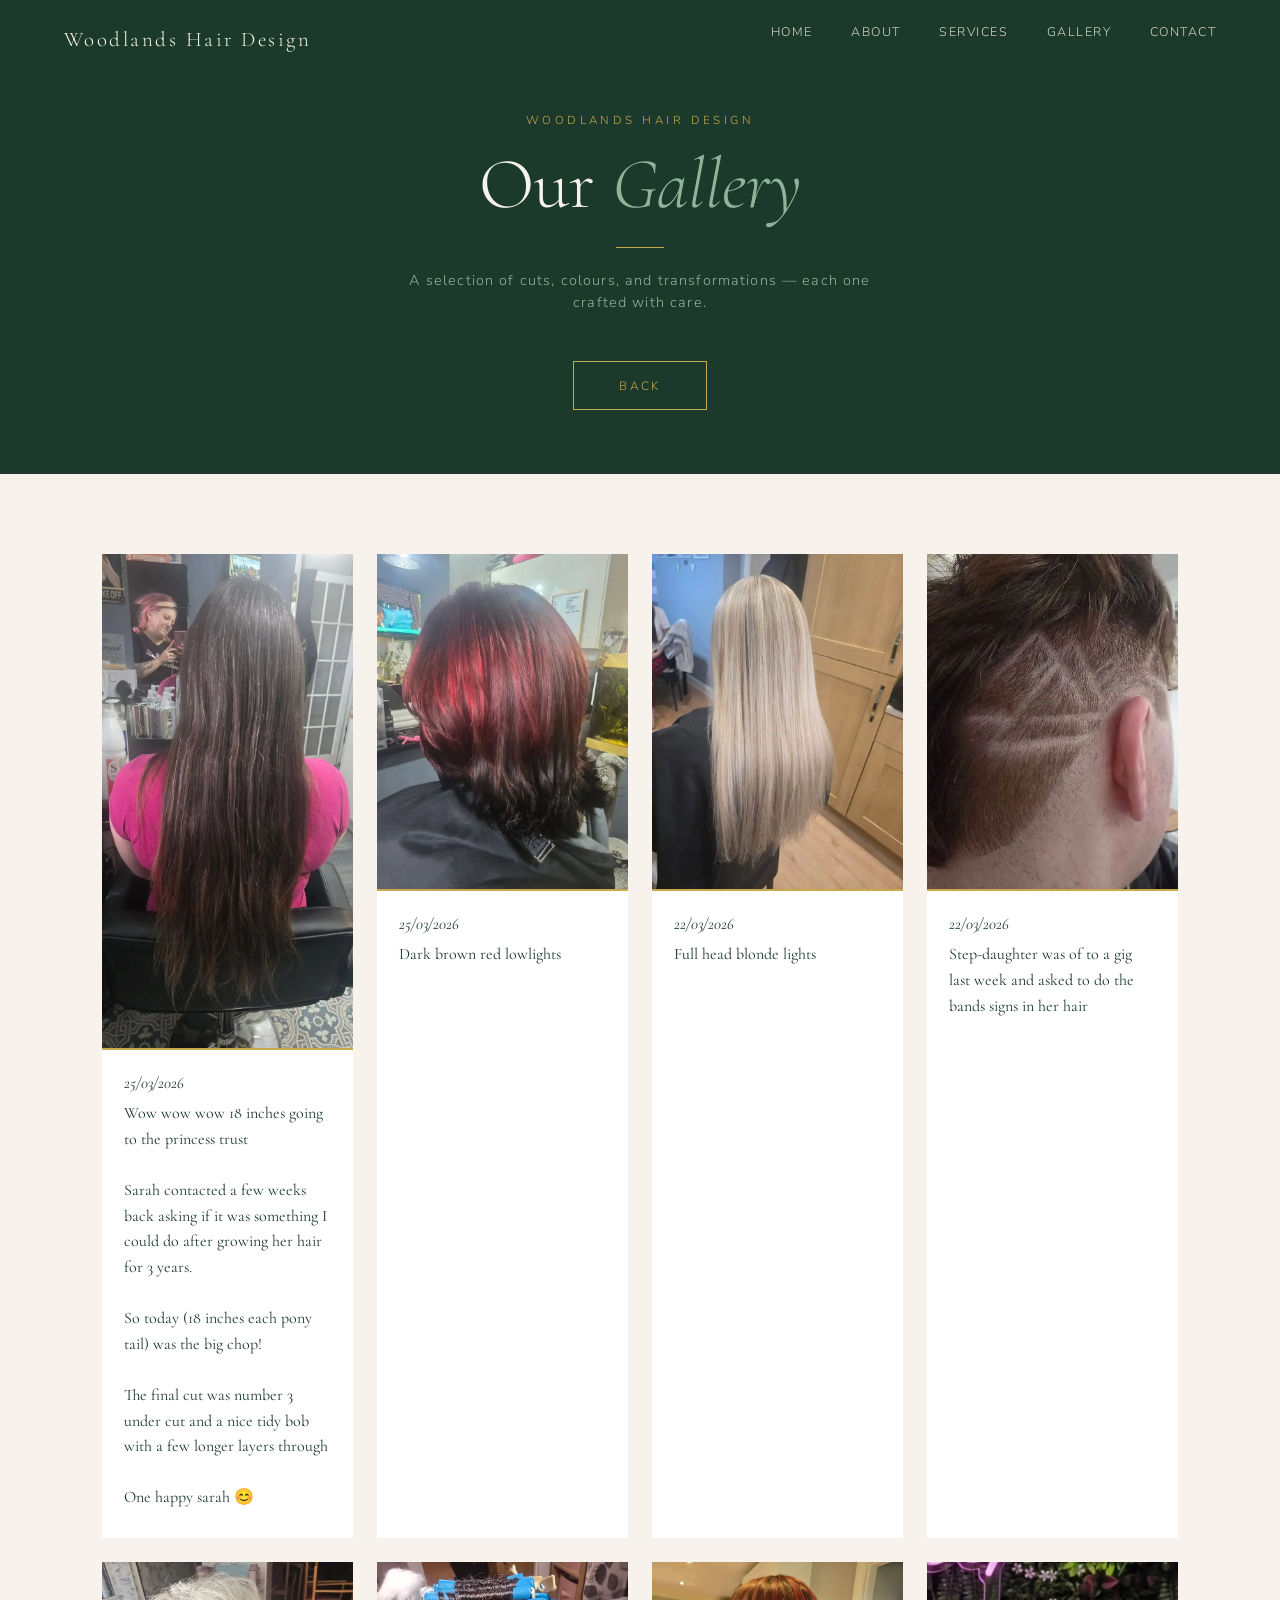
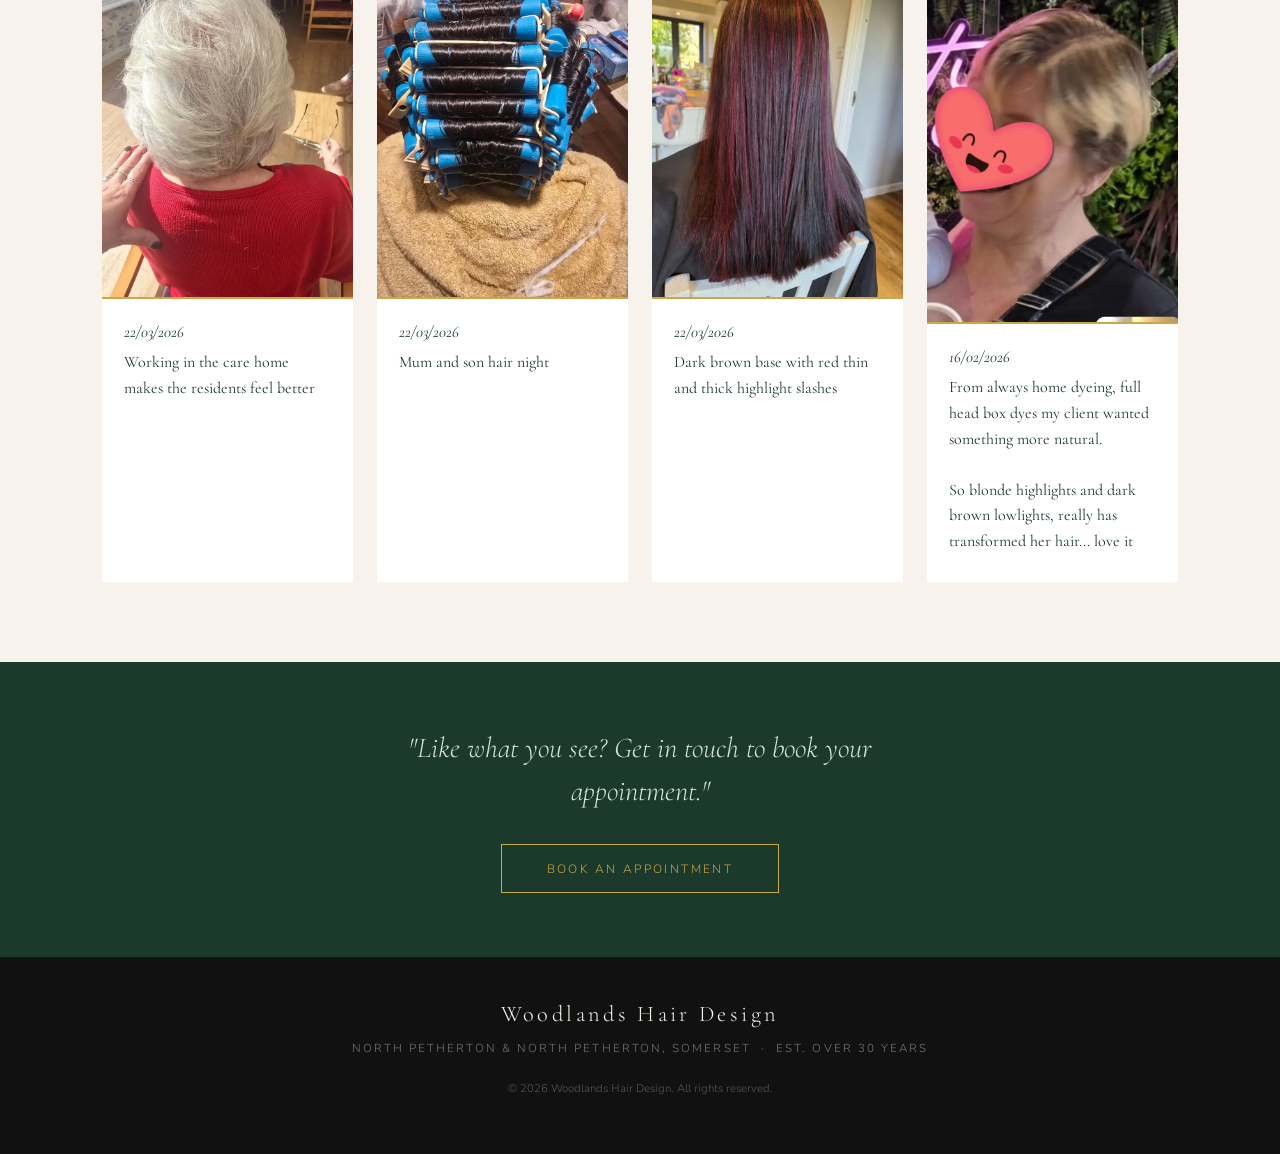
==== commit 7b8814a4: "Remove redundant script tag and edit footer" ====
--- a/pages/gallery.html
+++ b/pages/gallery.html
@@ -187,13 +187,12 @@
     <!-- FOOTER -->
     <footer>
         <p class="footer-logo">Woodlands Hair Design</p>
-        <p class="footer-tagline">North Petherton &amp; Bridgwater, Somerset &nbsp;·&nbsp; Est. over 30 years</p>
+        <p class="footer-tagline">North Petherton &amp; North Petherton, Somerset &nbsp;·&nbsp; Est. over 30 years</p>
         <p class="footer-copy">&copy; <span id="year"></span> Woodlands Hair Design. All rights reserved.</p>
     </footer>
 
     <script src="https://cdnjs.cloudflare.com/ajax/libs/bootstrap/5.3.3/js/bootstrap.bundle.min.js"></script>
     <script src="../js/script.js"></script>
-    <script>document.getElementById('year').textContent = new Date().getFullYear();</script>
 </body>
 
 </html>
